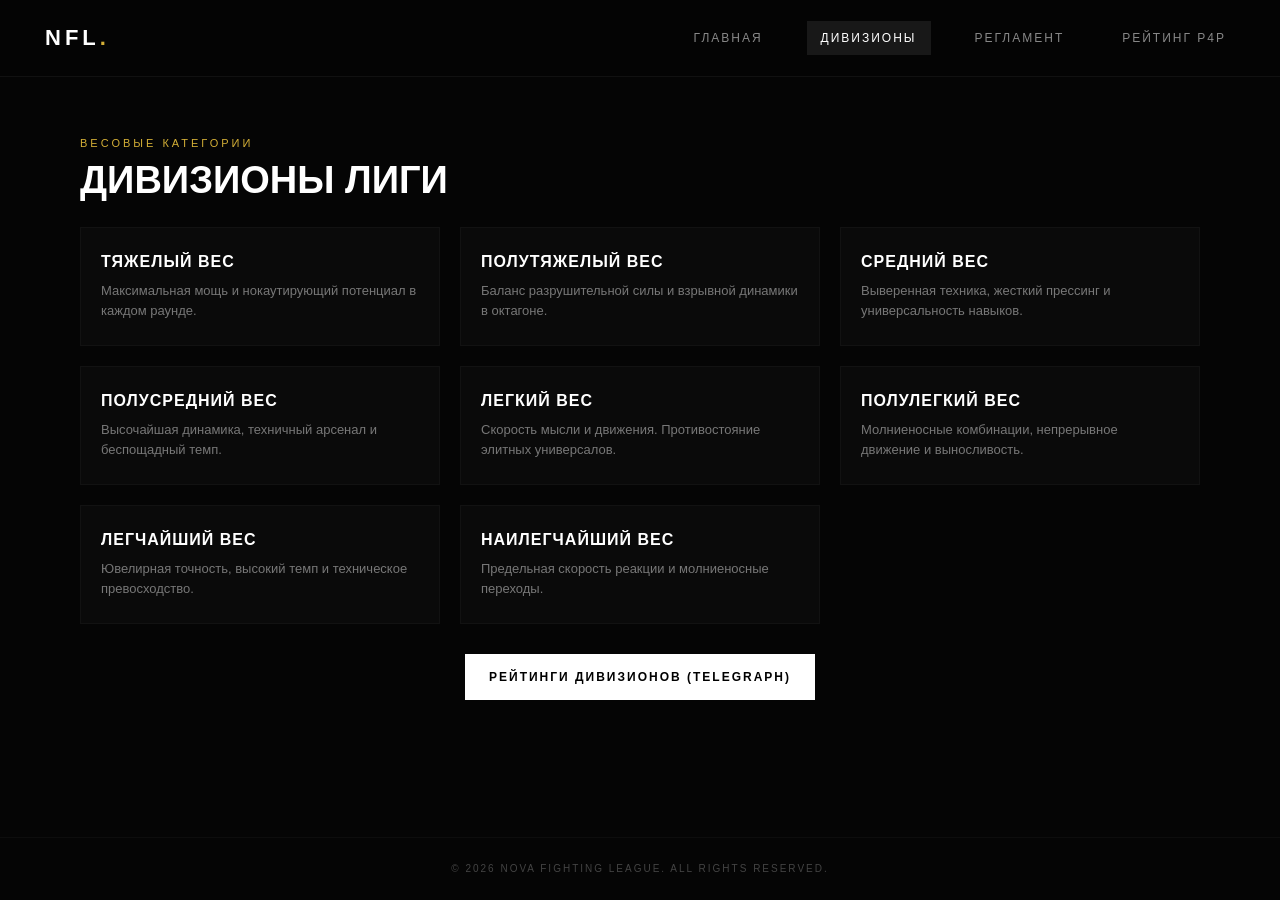
==== divisions.html @ 1d9cfe0e "Add files via upload" ====
<!DOCTYPE html>
<html lang="ru">
<head>
    <meta charset="UTF-8">
    <meta name="viewport" content="width=device-width, initial-scale=1.0, maximum-scale=1.0, user-scalable=no">
    <title>NFL | Дивизионы</title>
    <style>
        * { margin: 0; padding: 0; box-sizing: border-box; -webkit-tap-highlight-color: transparent; }
        html, body { background-color: #050505; color: #ffffff; font-family: 'Helvetica Neue', Helvetica, Arial, sans-serif; overflow-x: hidden; }
        header { width: 100%; padding: 20px; display: flex; flex-direction: column; align-items: center; gap: 15px; background: rgba(5, 5, 5, 0.95); border-bottom: 1px solid rgba(255, 255, 255, 0.05); }
        .logo { font-size: 22px; font-weight: 900; letter-spacing: 4px; text-transform: uppercase; color: #fff; text-decoration: none; padding: 5px; }
        .logo span { color: #d4af37; }
        nav ul { list-style: none; display: flex; gap: 10px; flex-wrap: wrap; justify-content: center; }
        nav a { background: transparent; border: none; color: #888; font-size: 11px; letter-spacing: 2px; text-transform: uppercase; text-decoration: none; padding: 10px 14px; display: inline-block; }
        nav a.active { color: #fff; background: rgba(255, 255, 255, 0.08); }
        .page-section { padding: 30px 20px 60px; max-width: 1200px; margin: 0 auto; min-height: calc(100vh - 140px); }
        .section-label { font-size: 11px; color: #d4af37; letter-spacing: 3px; text-transform: uppercase; margin-bottom: 10px; display: block; }
        .section-title { font-size: 26px; font-weight: 700; margin-bottom: 25px; text-transform: uppercase; }
        .grid { display: flex; flex-direction: column; gap: 15px; }
        .card { background: #0a0a0a; padding: 25px 20px; border: 1px solid rgba(255, 255, 255, 0.03); }
        .card h3 { font-size: 16px; margin-bottom: 10px; letter-spacing: 1px; text-transform: uppercase; }
        .card p { color: #777; font-size: 13px; line-height: 1.5; }
        .btn { width: 100%; padding: 16px 20px; background-color: #ffffff; color: #000000; text-align: center; text-decoration: none; font-size: 12px; font-weight: bold; letter-spacing: 2px; text-transform: uppercase; display: inline-block; }
        footer { padding: 25px; text-align: center; border-top: 1px solid rgba(255, 255, 255, 0.03); color: #444; font-size: 10px; letter-spacing: 2px; text-transform: uppercase; background: #050505; }
        @media (min-width: 768px) {
            header { flex-direction: row; justify-content: space-between; padding: 20px 40px; }
            nav ul { gap: 30px; }
            nav a { font-size: 12px; }
            .page-section { padding: 60px 40px; }
            .grid { display: grid; grid-template-columns: repeat(auto-fit, minmax(280px, 1fr)); gap: 20px; }
            .section-title { font-size: 38px; }
        }
    </style>
</head>
<body>
    <header>
        <a href="index.html" class="logo">NFL<span>.</span></a>
        <nav>
            <ul>
                <li><a href="index.html">Главная</a></li>
                <li><a href="divisions.html" class="active">Дивизионы</a></li>
                <li><a href="rules.html">Регламент</a></li>
                <li><a href="p4p.html">Рейтинг P4P</a></li>
            </ul>
        </nav>
    </header>

    <div class="page-section">
        <span class="section-label">Весовые категории</span>
        <h2 class="section-title">Дивизионы лиги</h2>
        <div class="grid">
            <div class="card"><h3>Тяжелый вес</h3><p>Максимальная мощь и нокаутирующий потенциал в каждом раунде.</p></div>
            <div class="card"><h3>Полутяжелый вес</h3><p>Баланс разрушительной силы и взрывной динамики в октагоне.</p></div>
            <div class="card"><h3>Средний вес</h3><p>Выверенная техника, жесткий прессинг и универсальность навыков.</p></div>
            <div class="card"><h3>Полусредний вес</h3><p>Высочайшая динамика, техничный арсенал и беспощадный темп.</p></div>
            <div class="card"><h3>Легкий вес</h3><p>Скорость мысли и движения. Противостояние элитных универсалов.</p></div>
            <div class="card"><h3>Полулегкий вес</h3><p>Молниеносные комбинации, непрерывное движение и выносливость.</p></div>
            <div class="card"><h3>Легчайший вес</h3><p>Ювелирная точность, высокий темп и техническое превосходство.</p></div>
            <div class="card"><h3>Наилегчайший вес</h3><p>Предельная скорость реакции и молниеносные переходы.</p></div>
        </div>
        <div style="margin-top: 30px; text-align: center;">
            <a href="https://telegra.ph/Oficialnyj-rejting-VFC-07-13" target="_blank" class="btn" style="max-width: 350px;">Рейтинги дивизионов (Telegraph)</a>
        </div>
    </div>

    <footer>&copy; 2026 Nova Fighting League. All rights reserved.</footer>
</body>
</html>
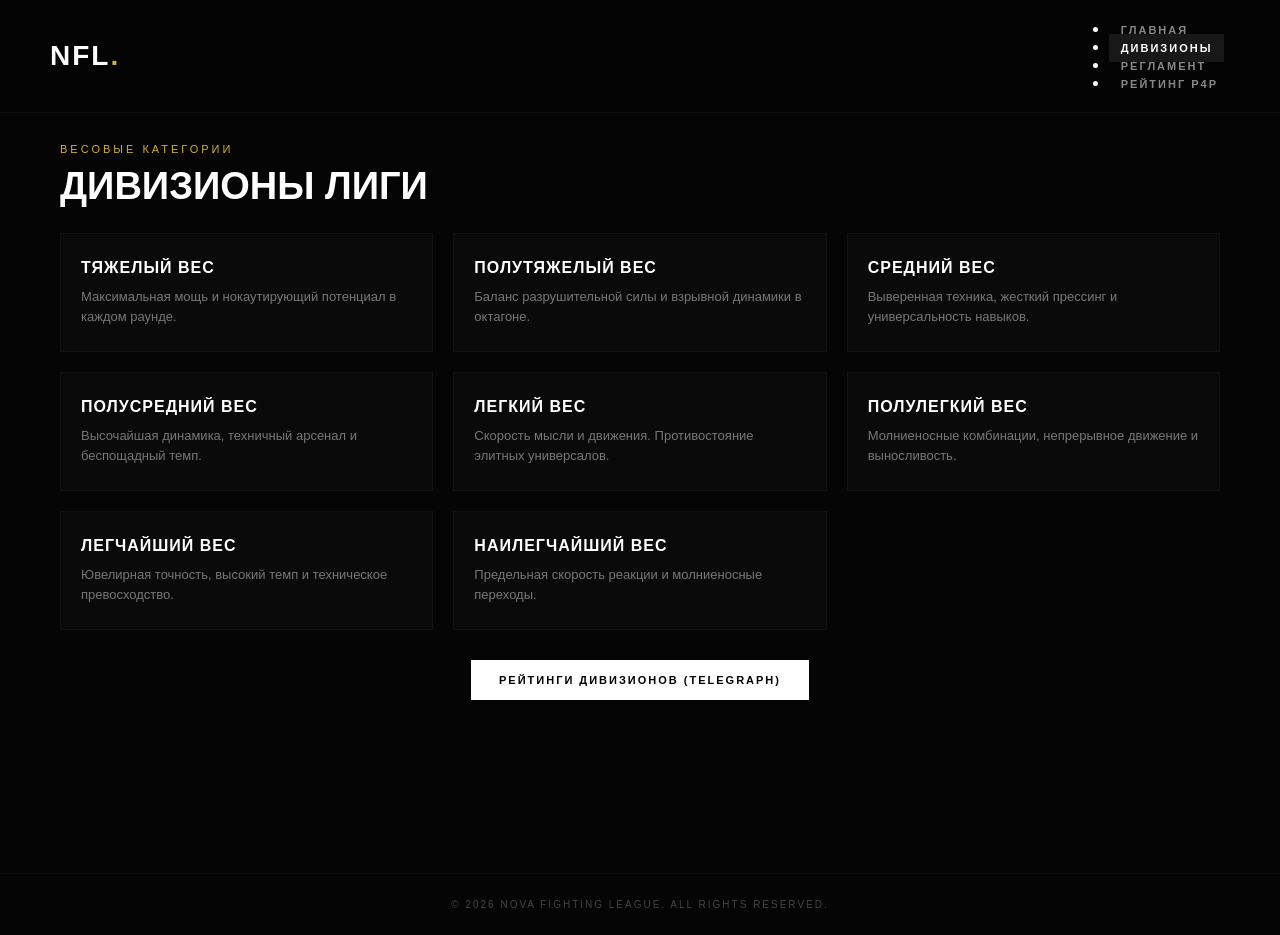
==== commit 82008f52: "Update divisions.html" ====
--- a/divisions.html
+++ b/divisions.html
@@ -4,33 +4,7 @@
     <meta charset="UTF-8">
     <meta name="viewport" content="width=device-width, initial-scale=1.0, maximum-scale=1.0, user-scalable=no">
     <title>NFL | Дивизионы</title>
-    <style>
-        * { margin: 0; padding: 0; box-sizing: border-box; -webkit-tap-highlight-color: transparent; }
-        html, body { background-color: #050505; color: #ffffff; font-family: 'Helvetica Neue', Helvetica, Arial, sans-serif; overflow-x: hidden; }
-        header { width: 100%; padding: 20px; display: flex; flex-direction: column; align-items: center; gap: 15px; background: rgba(5, 5, 5, 0.95); border-bottom: 1px solid rgba(255, 255, 255, 0.05); }
-        .logo { font-size: 22px; font-weight: 900; letter-spacing: 4px; text-transform: uppercase; color: #fff; text-decoration: none; padding: 5px; }
-        .logo span { color: #d4af37; }
-        nav ul { list-style: none; display: flex; gap: 10px; flex-wrap: wrap; justify-content: center; }
-        nav a { background: transparent; border: none; color: #888; font-size: 11px; letter-spacing: 2px; text-transform: uppercase; text-decoration: none; padding: 10px 14px; display: inline-block; }
-        nav a.active { color: #fff; background: rgba(255, 255, 255, 0.08); }
-        .page-section { padding: 30px 20px 60px; max-width: 1200px; margin: 0 auto; min-height: calc(100vh - 140px); }
-        .section-label { font-size: 11px; color: #d4af37; letter-spacing: 3px; text-transform: uppercase; margin-bottom: 10px; display: block; }
-        .section-title { font-size: 26px; font-weight: 700; margin-bottom: 25px; text-transform: uppercase; }
-        .grid { display: flex; flex-direction: column; gap: 15px; }
-        .card { background: #0a0a0a; padding: 25px 20px; border: 1px solid rgba(255, 255, 255, 0.03); }
-        .card h3 { font-size: 16px; margin-bottom: 10px; letter-spacing: 1px; text-transform: uppercase; }
-        .card p { color: #777; font-size: 13px; line-height: 1.5; }
-        .btn { width: 100%; padding: 16px 20px; background-color: #ffffff; color: #000000; text-align: center; text-decoration: none; font-size: 12px; font-weight: bold; letter-spacing: 2px; text-transform: uppercase; display: inline-block; }
-        footer { padding: 25px; text-align: center; border-top: 1px solid rgba(255, 255, 255, 0.03); color: #444; font-size: 10px; letter-spacing: 2px; text-transform: uppercase; background: #050505; }
-        @media (min-width: 768px) {
-            header { flex-direction: row; justify-content: space-between; padding: 20px 40px; }
-            nav ul { gap: 30px; }
-            nav a { font-size: 12px; }
-            .page-section { padding: 60px 40px; }
-            .grid { display: grid; grid-template-columns: repeat(auto-fit, minmax(280px, 1fr)); gap: 20px; }
-            .section-title { font-size: 38px; }
-        }
-    </style>
+    <link rel="stylesheet" href="styles.css">
 </head>
 <body>
     <header>
@@ -65,4 +39,4 @@
 
     <footer>&copy; 2026 Nova Fighting League. All rights reserved.</footer>
 </body>
-</html>+</html>
--- a/styles.css
+++ b/styles.css
@@ -0,0 +1,424 @@
+/* ==========================================
+   ОБЩИЕ СТИЛИ И СБРОС (RESET)
+   ========================================== */
+* { 
+    margin: 0; 
+    padding: 0; 
+    box-sizing: border-box; 
+    font-family: 'Helvetica Neue', Helvetica, Arial, sans-serif; 
+    -webkit-tap-highlight-color: transparent; 
+}
+
+html, body { 
+    background-color: #050505; 
+    color: #ffffff; 
+    overflow-x: hidden; 
+}
+
+/* ==========================================
+   ШАПКА И НАВИГАЦИЯ (HEADER & NAV)
+   ========================================== */
+header { 
+    display: flex; 
+    justify-content: space-between; 
+    align-items: center; 
+    padding: 20px 50px; 
+    background: rgba(5, 5, 5, 0.95); 
+    border-bottom: 1px solid rgba(255, 255, 255, 0.05); 
+    position: sticky; 
+    top: 0; 
+    z-index: 100; 
+    backdrop-filter: blur(10px); 
+}
+
+.logo { 
+    font-size: 28px; 
+    font-weight: 900; 
+    letter-spacing: 2px; 
+    color: #fff; 
+    text-decoration: none; 
+}
+
+.logo span { 
+    color: #d4af37; 
+}
+
+nav { 
+    display: flex; 
+    gap: 20px; 
+}
+
+nav a { 
+    color: #888; 
+    text-decoration: none; 
+    font-size: 11px; 
+    letter-spacing: 2px; 
+    text-transform: uppercase; 
+    font-weight: bold; 
+    transition: 0.3s; 
+    white-space: nowrap; 
+    padding: 8px 12px; 
+}
+
+nav a:hover, 
+nav a.active { 
+    color: #fff; 
+    background: rgba(255, 255, 255, 0.08); 
+}
+
+/* ==========================================
+   КНОПКИ И ОБЩИЕ ЭЛЕМЕНТЫ
+   ========================================== */
+.btn { 
+    padding: 14px 28px; 
+    background-color: #ffffff; 
+    color: #000000; 
+    text-align: center; 
+    text-decoration: none; 
+    font-size: 11px; 
+    font-weight: bold; 
+    letter-spacing: 2px; 
+    text-transform: uppercase; 
+    display: inline-block; 
+    transition: 0.3s; 
+    border: none;
+    cursor: pointer;
+}
+
+.btn:hover { 
+    background-color: #d4af37; 
+    color: #ffffff; 
+}
+
+/* ==========================================
+   1. ГЛАВНАЯ СТРАНИЦА (INDEX.HTML)
+   ========================================== */
+.hero { 
+    display: flex; 
+    flex-direction: column; 
+    align-items: center; 
+    justify-content: center; 
+    min-height: calc(100vh - 140px); 
+    text-align: center; 
+    padding: 40px 20px; 
+}
+
+.hero h1 { 
+    font-size: 48px; 
+    text-transform: uppercase; 
+    letter-spacing: 4px; 
+    margin-bottom: 15px; 
+    font-weight: 900; 
+}
+
+.hero h1 span { 
+    color: #d4af37; 
+}
+
+.hero p { 
+    color: #888; 
+    font-size: 14px; 
+    max-width: 600px; 
+    line-height: 1.6; 
+    margin-bottom: 30px; 
+    letter-spacing: 1px; 
+}
+
+/* ==========================================
+   2. СТРАНИЦА ТУРНИРОВ (TOURNAMENTS.HTML)
+   ========================================== */
+.container { 
+    max-width: 800px; 
+    margin: 40px auto; 
+    padding: 0 20px; 
+    min-height: calc(100vh - 200px); 
+}
+
+.page-title { 
+    font-size: 28px; 
+    text-transform: uppercase; 
+    margin-bottom: 30px; 
+    text-align: center; 
+    letter-spacing: 2px; 
+}
+
+.fight-card { 
+    background: #0a0a0a; 
+    border: 1px solid rgba(255, 255, 255, 0.08); 
+    padding: 25px; 
+    margin-bottom: 20px; 
+    text-align: center; 
+    border-radius: 4px; 
+}
+
+.event-name { 
+    font-size: 22px; 
+    color: #d4af37; 
+    margin-bottom: 8px; 
+    font-weight: bold; 
+    text-transform: uppercase; 
+}
+
+.event-date { 
+    font-size: 11px; 
+    color: #888; 
+    letter-spacing: 2px; 
+    margin-bottom: 25px; 
+    text-transform: uppercase; 
+}
+
+.matchup { 
+    display: flex; 
+    justify-content: space-between; 
+    align-items: center; 
+    gap: 15px; 
+    padding: 15px 0; 
+    border-bottom: 1px solid rgba(255, 255, 255, 0.05); 
+}
+
+.matchup:last-child { 
+    border-bottom: none; 
+}
+
+.fighter-name { 
+    font-size: 15px; 
+    font-weight: bold; 
+    flex: 1; 
+    text-transform: uppercase; 
+    word-wrap: break-word; 
+}
+
+.fighter-left { 
+    text-align: right; 
+}
+
+.fighter-right { 
+    text-align: left; 
+}
+
+.vs { 
+    font-size: 12px; 
+    color: #d4af37; 
+    font-weight: bold; 
+    letter-spacing: 1px; 
+    flex-shrink: 0; 
+    padding: 0 10px; 
+}
+
+.main-event .fighter-name { 
+    font-size: 18px; 
+    color: #ffffff; 
+}
+
+/* ==========================================
+   3. СТРАНИЦА РЕЙТИНГА (RANKINGS.HTML)
+   ========================================== */
+.ranking-container {
+    max-width: 1000px;
+}
+
+.ranking-table { 
+    width: 100%; 
+    border-collapse: collapse; 
+    background: #0a0a0a; 
+    border: 1px solid rgba(255, 255, 255, 0.05); 
+    margin-bottom: 30px; 
+}
+
+.ranking-table th, 
+.ranking-table td { 
+    padding: 15px; 
+    text-align: left; 
+    border-bottom: 1px solid rgba(255, 255, 255, 0.05); 
+    font-size: 13px; 
+}
+
+.ranking-table th { 
+    background: rgba(255, 255, 255, 0.02); 
+    color: #d4af37; 
+    font-size: 11px; 
+    letter-spacing: 2px; 
+    text-transform: uppercase; 
+}
+
+.ranking-table td.rank { 
+    font-weight: bold; 
+    color: #d4af37; 
+    width: 60px; 
+}
+
+.ranking-table td.fighter { 
+    font-weight: bold; 
+    text-transform: uppercase; 
+}
+
+.ranking-table td.record { 
+    color: #888; 
+    text-align: right; 
+}
+
+/* ==========================================
+   4. СТРАНИЦА РЕГЛАМЕНТА (RULES.HTML)
+   ========================================== */
+.page-section { 
+    padding: 30px 20px 60px; 
+    max-width: 1200px; 
+    margin: 0 auto; 
+    min-height: calc(100vh - 140px); 
+}
+
+.section-label { 
+    font-size: 11px; 
+    color: #d4af37; 
+    letter-spacing: 3px; 
+    text-transform: uppercase; 
+    margin-bottom: 10px; 
+    display: block; 
+}
+
+.section-title { 
+    font-size: 26px; 
+    font-weight: 700; 
+    margin-bottom: 25px; 
+    text-transform: uppercase; 
+}
+
+.grid { 
+    display: flex; 
+    flex-direction: column; 
+    gap: 15px; 
+    margin-bottom: 25px; 
+}
+
+.card { 
+    background: #0a0a0a; 
+    padding: 25px 20px; 
+    border: 1px solid rgba(255, 255, 255, 0.03); 
+}
+
+.card h3 { 
+    font-size: 16px; 
+    margin-bottom: 10px; 
+    letter-spacing: 1px; 
+    text-transform: uppercase; 
+}
+
+.card p { 
+    color: #777; 
+    font-size: 13px; 
+    line-height: 1.5; 
+}
+
+.plan-box { 
+    background: #0a0a0a; 
+    border: 1px solid rgba(212, 175, 55, 0.2); 
+    padding: 20px; 
+}
+
+.plan-box h4 { 
+    color: #d4af37; 
+    font-size: 14px; 
+    letter-spacing: 1px; 
+    text-transform: uppercase; 
+    margin-bottom: 15px; 
+}
+
+.plan-round { 
+    margin-bottom: 15px; 
+}
+
+.plan-round-title { 
+    font-size: 12px; 
+    font-weight: bold; 
+    color: #ffffff; 
+    margin-bottom: 6px; 
+    border-bottom: 1px solid rgba(255, 255, 255, 0.05); 
+    padding-bottom: 3px; 
+}
+
+.plan-list { 
+    list-style: none; 
+}
+
+.plan-list li { 
+    font-size: 12px; 
+    color: #888; 
+    margin-bottom: 4px; 
+    position: relative; 
+    padding-left: 12px; 
+}
+
+.plan-list li::before { 
+    content: "—"; 
+    position: absolute; 
+    left: 0; 
+    color: #d4af37; 
+}
+
+/* ==========================================
+   ПОДВАЛ (FOOTER)
+   ========================================== */
+footer { 
+    padding: 25px; 
+    text-align: center; 
+    border-top: 1px solid rgba(255, 255, 255, 0.03); 
+    color: #444; 
+    font-size: 10px; 
+    letter-spacing: 2px; 
+    text-transform: uppercase; 
+    background: #050505; 
+}
+
+/* ==========================================
+   АДАПТИВНОСТЬ (MEDIA QUERIES)
+   ========================================== */
+@media (min-width: 768px) {
+    .grid { 
+        display: grid; 
+        grid-template-columns: repeat(auto-fit, minmax(280px, 1fr)); 
+        gap: 20px; 
+    }
+    .section-title { 
+        font-size: 38px; 
+    }
+}
+
+@media (max-width: 768px) {
+    header { 
+        flex-direction: column; 
+        gap: 15px; 
+        padding: 20px; 
+        text-align: center; 
+    }
+    nav { 
+        width: 100%; 
+        justify-content: center; 
+        overflow-x: auto; 
+        padding-bottom: 5px; 
+    }
+    .hero h1 { 
+        font-size: 32px; 
+    }
+    .container { 
+        padding: 0 15px; 
+        margin: 20px auto; 
+    }
+    .fight-card { 
+        padding: 15px; 
+    }
+    .matchup { 
+        flex-direction: row; 
+        font-size: 13px; 
+    }
+    .fighter-name { 
+        font-size: 13px; 
+    }
+    .main-event .fighter-name { 
+        font-size: 15px; 
+    }
+    .ranking-table th, 
+    .ranking-table td { 
+        padding: 10px; 
+        font-size: 12px; 
+    }
+}
